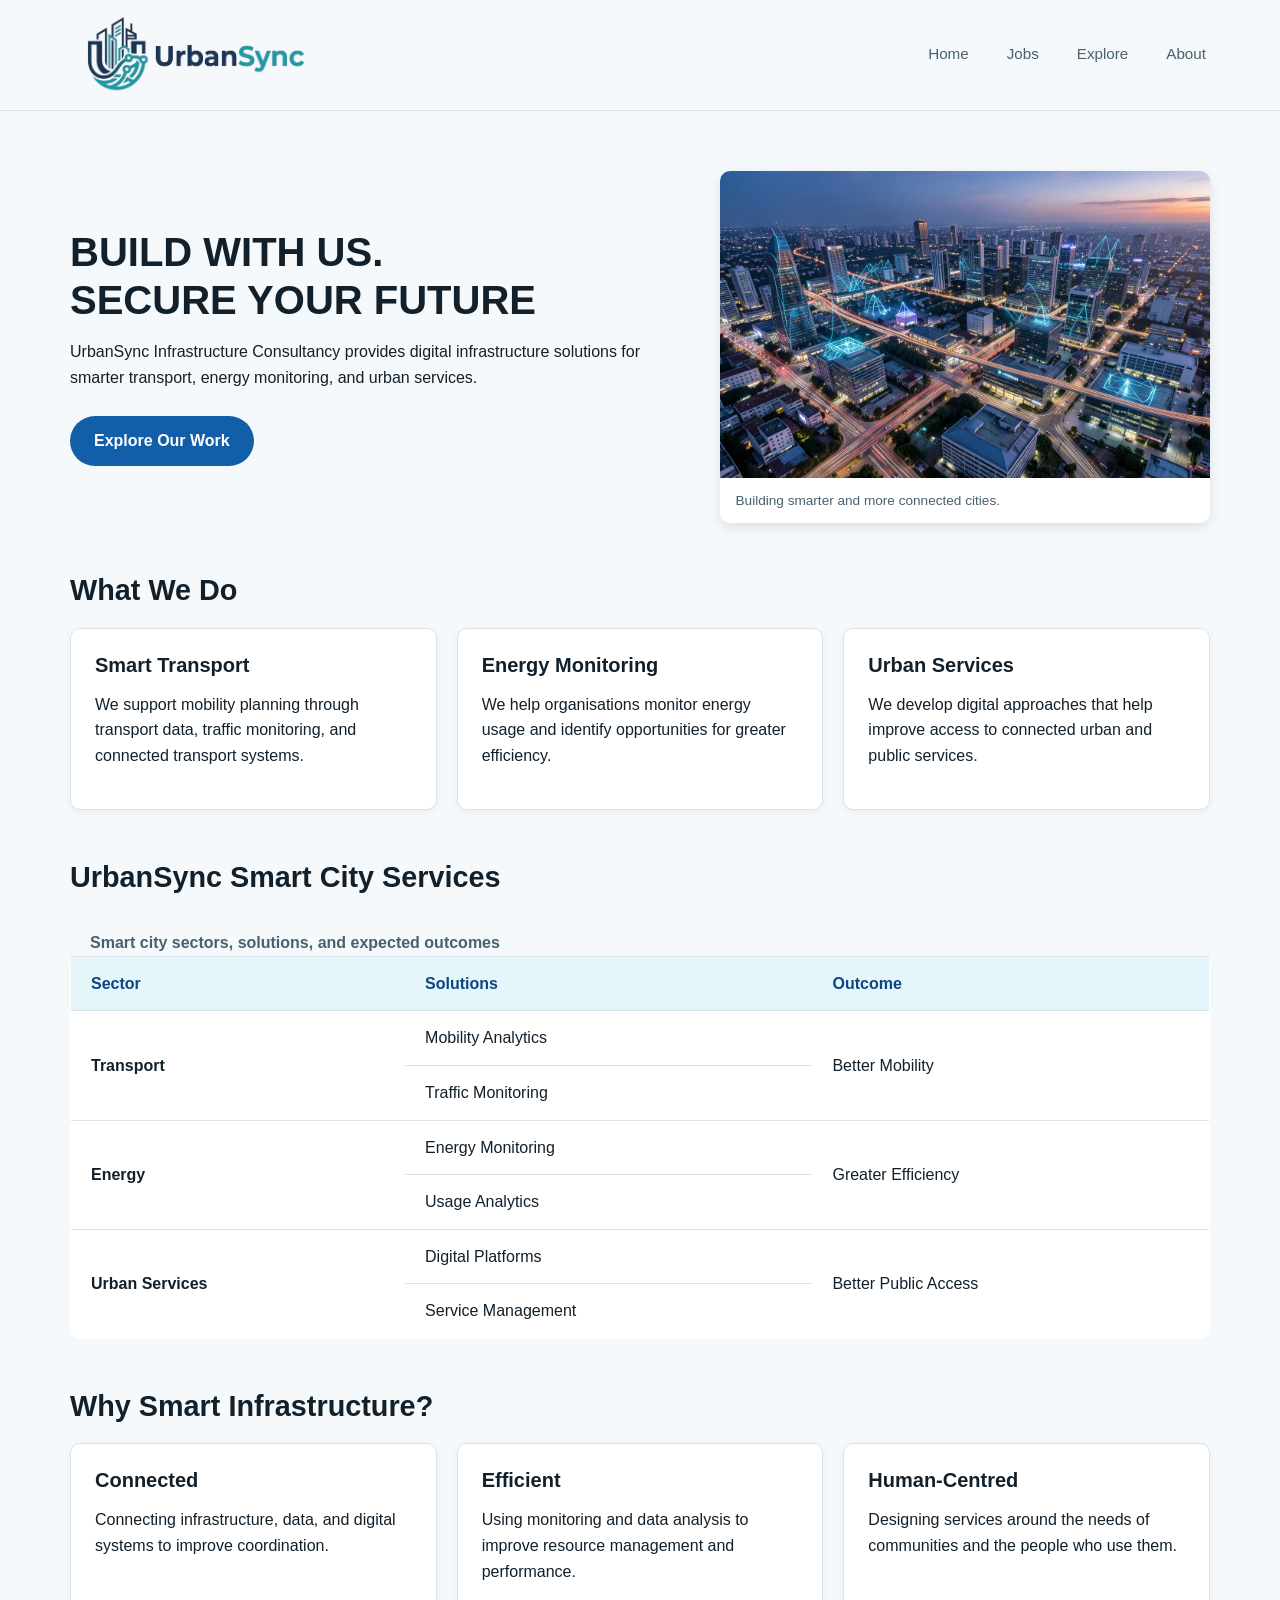
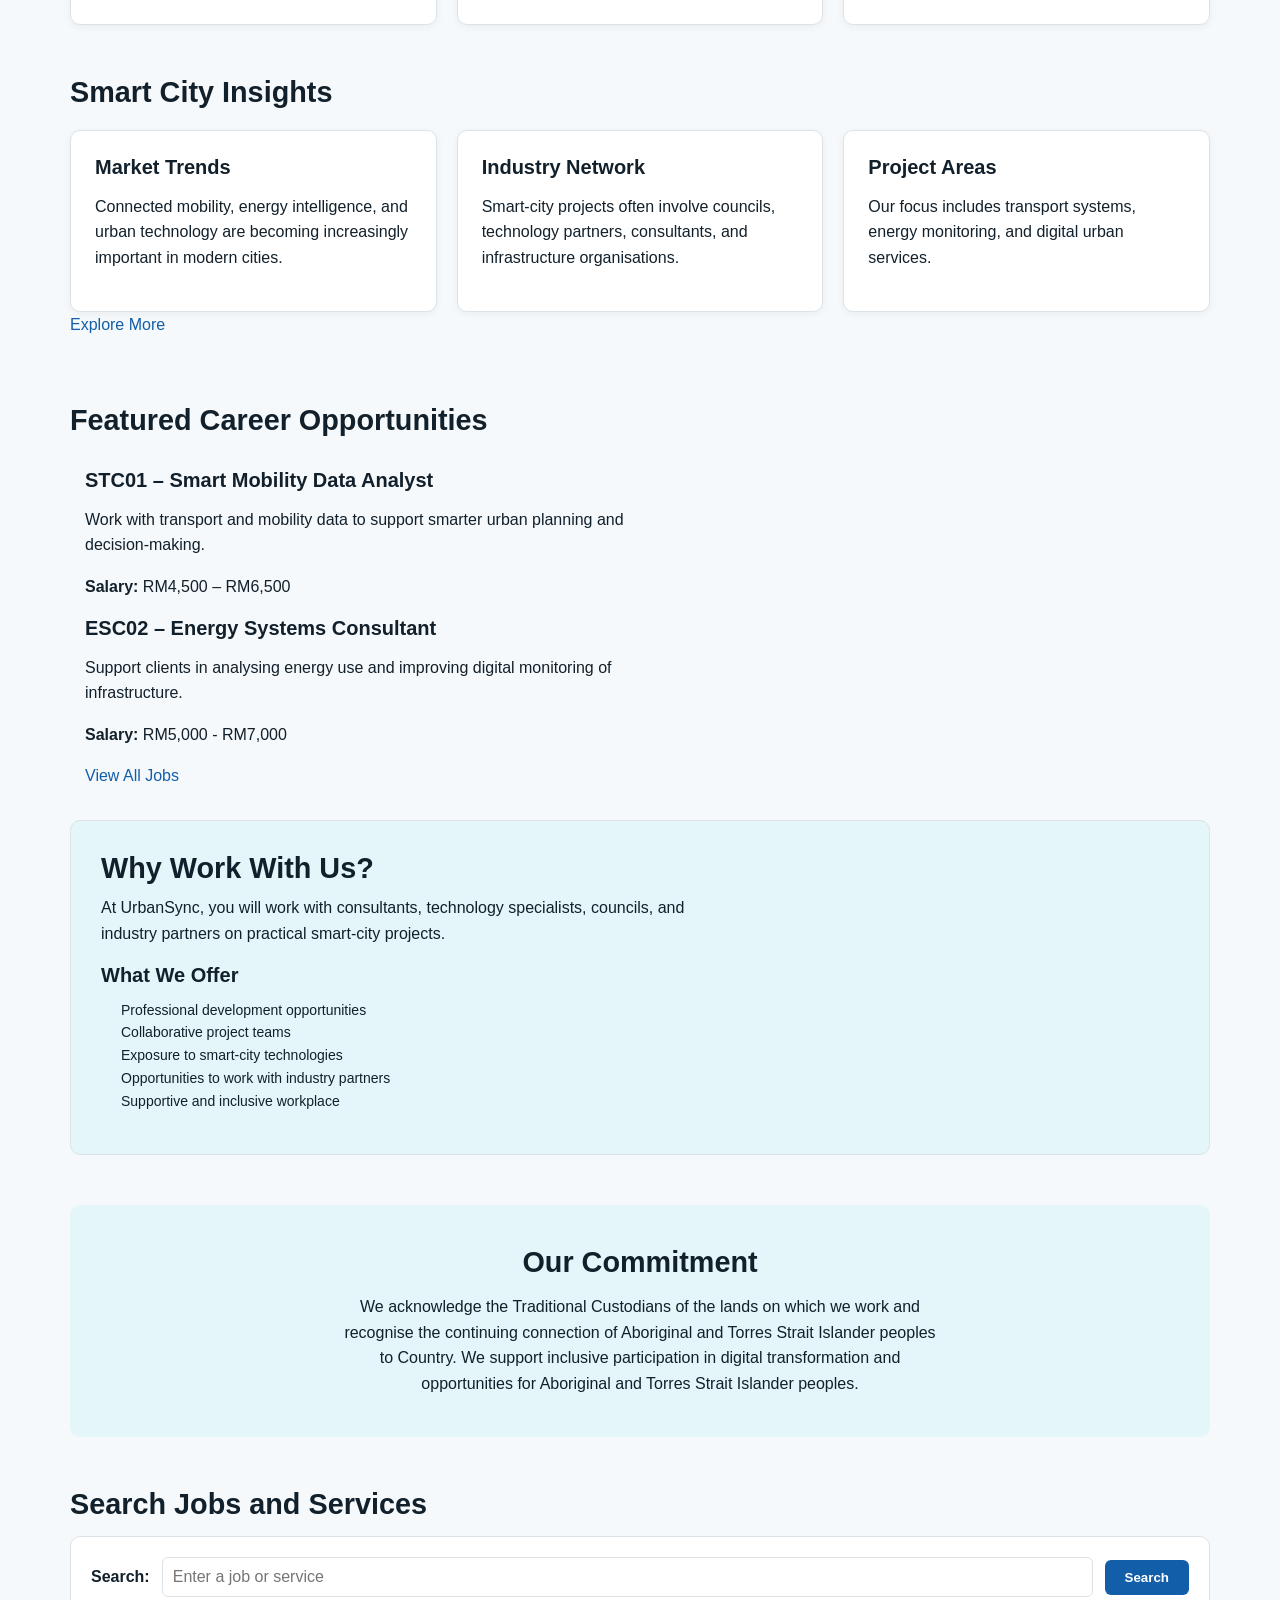
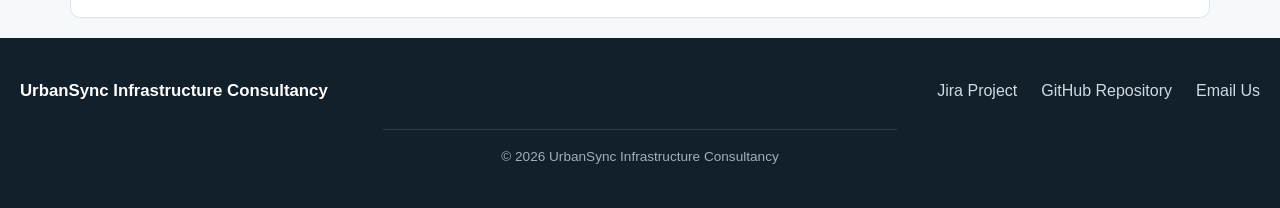
==== index.html @ 3f755619 "First version of Part1" ====
<!DOCTYPE html>
<html lang="en">
<head>
    <meta charset="UTF-8">
    <meta name="viewport" content="width=device-width, initial-scale=1">
    <title>UrbanSync Infrastructure Consultancy</title>
    <!-- Main stylesheet -->
    <link rel="stylesheet" href="style.css">
    <!-- embedded CSS -->
    <style>
        .hero_title {
            letter-spacing: 1px;
        }

        .hero-title {
            text-transform: uppercase;
        }

        .services-table {
            margin-top: 20px;
        }
 
        .commitment {
            text-align: center;
        }
    </style>
</head>

<body>

    <!-- ==================== HEADER ==================== -->
    <header>
        <nav class="main-nav" aria-label="Main navigation">
            <a href="index.html">
                <img src="images/logo.png" alt="UrbanSync Logo" style="height: 80px; width: auto; margin-right: 10px;">
            </a>
            <a href="index.html">Home</a>
            <a href="jobs.html">Jobs</a>
            <a href="explore.html">Explore</a>
            <a href="about.html">About</a>
        </nav>
    </header>


    <!-- ==================== MAIN CONTENT ==================== -->
    <main>

        <!-- ==================== HERO SECTION ==================== -->
        <section class="hero">

            <div class="hero-content">

                <h1 class="hero-title">
                    <p>Build With Us. <br>Secure Your Future</p>
                </h1>

                <p>
                    UrbanSync Infrastructure Consultancy provides digital
                    infrastructure solutions for smarter transport, energy
                    monitoring, and urban services.
                </p>

                <a href="explore.html">
                    Explore Our Work
                </a>

            </div>

            <figure>
                <img
                    src="images/smart-city.jpg"
                    alt="Modern smart city with connected transport and digital infrastructure"
                >
                <figcaption>Building smarter and more connected cities.</figcaption>
            </figure>

        </section>


        <!-- ==================== WHAT WE DO ==================== -->
        <section>

            <h2>What We Do</h2>

            <div class="service-cards">

                <article>
                    <h3>Smart Transport</h3>
                    <p>
                        We support mobility planning through transport data,
                        traffic monitoring, and connected transport systems.
                    </p>
                </article>

                <article>
                    <h3>Energy Monitoring</h3>
                    <p>
                        We help organisations monitor energy usage and
                        identify opportunities for greater efficiency.
                    </p>
                </article>

                <article>
                    <h3>Urban Services</h3>
                    <p>
                        We develop digital approaches that help improve
                        access to connected urban and public services.
                    </p>
                </article>

            </div>

        </section>


        <!-- ==================== SERVICES TABLE ==================== -->
        <section>

            <h2>UrbanSync Smart City Services</h2>

            <table class="services-table">

                <caption>
                    Smart city sectors, solutions, and expected outcomes
                </caption>

                <thead>
                    <tr>
                        <th scope="col">Sector</th>
                        <th scope="col">Solutions</th>
                        <th scope="col">Outcome</th>
                    </tr>
                </thead>

                <tbody>

                    <tr>
                        <th scope="row" rowspan="2">
                            Transport
                        </th>

                        <td>Mobility Analytics</td>

                        <td rowspan="2">
                            Better Mobility
                        </td>
                    </tr>

                    <tr>
                        <td>Traffic Monitoring</td>
                    </tr>


                    <tr>
                        <th scope="row" rowspan="2">
                            Energy
                        </th>

                        <td>Energy Monitoring</td>

                        <td rowspan="2">
                            Greater Efficiency
                        </td>
                    </tr>

                    <tr>
                        <td>Usage Analytics</td>
                    </tr>


                    <tr>
                        <th scope="row" rowspan="2">
                            Urban Services
                        </th>

                        <td>Digital Platforms</td>

                        <td rowspan="2">
                            Better Public Access
                        </td>
                    </tr>

                    <tr>
                        <td>Service Management</td>
                    </tr>

                </tbody>

            </table>

        </section>


        <!-- ==================== WHY SMART INFRASTRUCTURE ==================== -->
        <section>

            <h2>Why Smart Infrastructure?</h2>

            <div class="benefit-cards">

                <article>
                    <h3>Connected</h3>
                    <p>
                        Connecting infrastructure, data, and digital systems
                        to improve coordination.
                    </p>
                </article>

                <article>
                    <h3>Efficient</h3>
                    <p>
                        Using monitoring and data analysis to improve
                        resource management and performance.
                    </p>
                </article>

                <article>
                    <h3>Human-Centred</h3>
                    <p>
                        Designing services around the needs of communities
                        and the people who use them.
                    </p>
                </article>

            </div>

        </section>


        <!-- ==================== SMART CITY INSIGHTS ==================== -->
        <section id="explore">

            <h2>Smart City Insights</h2>

            <div class="insight-cards">

                <article>
                    <h3>Market Trends</h3>
                    <p>
                        Connected mobility, energy intelligence, and urban
                        technology are becoming increasingly important in
                        modern cities.
                    </p>
                </article>

                <article>
                    <h3>Industry Network</h3>
                    <p>
                        Smart-city projects often involve councils,
                        technology partners, consultants, and infrastructure
                        organisations.
                    </p>
                </article>

                <article>
                    <h3>Project Areas</h3>
                    <p>
                        Our focus includes transport systems, energy
                        monitoring, and digital urban services.
                    </p>
                </article>

            </div>

            <p>
                <a href="explore.html">Explore More</a>
            </p>

        </section>


        <!-- ==================== FEATURED JOBS ==================== -->
        <section class="careers-section">

            <h2>Featured Career Opportunities</h2>

            <div class="jobs-container">

                <div class="job-list">
                    <article>
                        <h3>STC01 – Smart Mobility Data Analyst</h3>

                        <p>
                            Work with transport and mobility data to support
                            smarter urban planning and decision-making.
                        </p>

                        <p>
                            <strong>Salary:</strong> RM4,500 – RM6,500
                        </p>
                    </article>

                    <article>
                        <h3>ESC02 – Energy Systems Consultant</h3>

                        <p>
                            Support clients in analysing energy use and improving
                            digital monitoring of infrastructure.
                        </p>

                        <p>
                            <strong>Salary:</strong> RM5,000 - RM7,000
                        </p>
                    </article>

                    <p>
                        <a href="jobs.html">View All Jobs</a>
                    </p>
                </div>

                <aside class="job-aside">
                    <h2>Why Work With Us?</h2>
                    <p>At UrbanSync, you will work with consultants, technology specialists, councils, and industry partners on practical smart-city projects.</p>
                    <h3>What We Offer</h3>
                    <ul>
                        <li>Professional development opportunities</li>
                        <li>Collaborative project teams</li>
                        <li>Exposure to smart-city technologies</li>
                        <li>Opportunities to work with industry partners</li>
                        <li>Supportive and inclusive workplace</li>
                    </ul>
                </aside>

            </div>

        </section>


        <!-- ==================== COMMUNITY COMMITMENT ==================== -->
        <section class="commitment">

            <h2>Our Commitment</h2>

            <p>
                We acknowledge the Traditional Custodians of the lands on
                which we work and recognise the continuing connection of
                Aboriginal and Torres Strait Islander peoples to Country.
                We support inclusive participation in digital transformation
                and opportunities for Aboriginal and Torres Strait Islander
                peoples.
            </p>

        </section>


        <!-- ==================== SEARCH ==================== -->
        <section id="search">

            <h2>Search Jobs and Services</h2>

            <form action="#" method="get">

                <label for="search-box">
                    Search:
                </label>

                <input
                    type="search"
                    id="search-box"
                    name="search"
                    placeholder="Enter a job or service"
                >

                <button type="submit">
                    Search
                </button>

            </form>

        </section>

    </main>


    <!-- ==================== FOOTER ==================== -->
    <footer>

        <p>
            <strong>UrbanSync Infrastructure Consultancy</strong>
        </p>

       

        <nav aria-label="Footer navigation">
            <a href="https://minkhantkyaw3157.atlassian.net/jira/software/projects/UHP/boards/2/backlog?atlOrigin=eyJpIjoiNzYxYjM2ZmIwYTVkNGU5ZWIyMDAyNzI1ZTBjNDgzMmMiLCJwIjoiaiJ9">Jira Project</a>
            <a href="https://github.com/UrbanSync/urbansync" target="_blank" rel="noopener noreferrer">GitHub Repository</a>
            <a href="mailto:urbanSync2026@gmail.com">Email Us</a>
        </nav>

        <p>
            &copy; 2026 UrbanSync Infrastructure Consultancy
        </p>

    </footer>


</body>
</html>
---- style.css ----
/* ==========================================================================
   UrbanSync Infrastructure Consultancy — Global Stylesheet
   ========================================================================== */

/* ---------- Color & Font Variables ---------- */
:root {
    --color-ink: #12202b;
    --color-ink-soft: #48606f;
    --color-paper: #f6f9fb;
    --color-surface: #ffffff;
    --color-border: #dbe3e9;
    --color-primary: #135ea8;
    --color-primary-dark: #0d4680;
    --color-accent: #00a6c0;
    --color-accent-soft: #e4f6f9;
}

/* ---------- Base Reset ---------- */
* {
    box-sizing: border-box;
}

html {
    scroll-behavior: smooth;
}

body {
    margin: 0;
    font-family: "Inter", "Segoe UI", Roboto, sans-serif;
    font-size: 16px;
    line-height: 1.6;
    color: var(--color-ink);
    background-color: var(--color-paper);
}

img {
    max-width: 100%;
    display: block;
}

h1, h2, h3, h4 {
    font-family: "Space Grotesk", "Segoe UI", Roboto, sans-serif;
    line-height: 1.2;
    margin: 0 0 15px;
    color: var(--color-ink);
}

h1 { font-size: 2.5rem; }
h2 { font-size: 1.8rem; }
h3 { font-size: 1.25rem; }

p {
    margin: 0 0 16px;
    max-width: 68ch;
}

a {
    color: var(--color-primary);
    text-decoration: none;
}

a:hover {
    color: var(--color-primary-dark);
    text-decoration: underline;
}

ul, ol {
    padding-left: 20px;
}

li {
    margin-bottom: 6px;
}

button {
    font-family: inherit;
    cursor: pointer;
}

table {
    border-collapse: collapse;
    width: 100%;
}

.hero-title p {
    margin: 0;
}

/* ---------- Layout Shell ---------- */
main {
    display: flex;
    flex-direction: column;
    gap: 50px;
    max-width: 1180px;
    margin: 0 auto;
    padding: 40px 20px 0;
}

section > h2 {
    margin-bottom: 15px;
}

/* ==========================================================================
   HEADER / NAVIGATION
   ========================================================================== */
header {
    position: sticky;
    top: 0;
    z-index: 50;
    background: #f6f9fb;
    border-bottom: 1px solid var(--color-border);
}

header nav {
    display: flex;
    align-items: center;
    flex-wrap: wrap;
    gap: 15px 30px;
    max-width: 1180px;
    margin: 0 auto;
    padding: 15px 20px;
}

header nav > a:first-child {
    font-family: "Space Grotesk", sans-serif;
    font-size: 1.2rem;
    color: var(--color-ink);
    margin-right: auto;
    text-decoration: none;
}

header nav > a:first-child strong {
    font-weight: bold;
}

header nav > a:first-child:hover {
    color: var(--color-primary);
}

header nav > a:not(:first-child) {
    color: var(--color-ink-soft);
    font-weight: 500;
    font-size: 0.95rem;
    padding: 6px 4px;
    text-decoration: none;
    border-bottom: 2px solid transparent;
    transition: color 0.15s, border-color 0.15s;
}

header nav > a:not(:first-child):hover {
    color: var(--color-primary);
    border-bottom-color: var(--color-accent);
}

@media (max-width: 480px) {
    header nav > a:first-child {
        flex-basis: 100%;
        margin-right: 0;
    }
}

/* ==========================================================================
   HERO SECTION
   ========================================================================== */
.hero {
    display: flex;
    flex-direction: column;
    gap: 30px;
    align-items: center;
    padding-top: 20px;
}

.hero-content > a {
    display: inline-block;
    margin-top: 10px;
    padding: 12px 24px;
    background: var(--color-primary);
    color: #ffffff;
    border-radius: 25px;
    font-weight: 600;
    text-decoration: none;
    transition: background 0.15s;
}

.hero-content > a:hover {
    background: var(--color-primary-dark);
    text-decoration: none;
}

.hero figure {
    margin: 0;
    border-radius: 10px;
    overflow: hidden;
    box-shadow: 0 4px 12px rgba(0, 0, 0, 0.1);
}

.hero figure img {
    width: 100%;
    height: auto;
}

.hero figcaption {
    padding: 12px 16px;
    background: var(--color-surface);
    color: var(--color-ink-soft);
    font-size: 0.85rem;
}

@media (min-width: 860px) {
    .hero {
        display: grid;
        grid-template-columns: 1.1fr 0.9fr;
        gap: 50px;
    }
}

/* ==========================================================================
   CARD GRIDS
   ========================================================================== */
.service-cards,
.benefit-cards,
.insight-cards {
    display: grid;
    gap: 20px;
    grid-template-columns: repeat(auto-fit, minmax(240px, 1fr));
    margin-top: 20px;
}

.service-cards article,
.benefit-cards article,
.insight-cards article {
    background: var(--color-surface);
    border: 1px solid var(--color-border);
    border-radius: 10px;
    padding: 24px;
    box-shadow: 0 2px 8px rgba(0, 0, 0, 0.05);
}

/* ==========================================================================
   TABLES
   ========================================================================== */
.services-table,
.fun-facts-table {
    display: table; /* Changed from 'block' to 'table' so it spans 100% width */
    width: 100%;
    background: var(--color-surface);
    border: 1px solid var(--color-border);
    border-radius: 10px;
    overflow: hidden;
}

.services-table caption,
.fun-facts-table caption {
    text-align: left;
    padding: 16px 20px 0;
    font-weight: 600;
    color: var(--color-ink-soft);
}

.services-table th,
.services-table td,
.fun-facts-table th,
.fun-facts-table td {
    padding: 14px 20px;
    text-align: left;
    border-bottom: 1px solid var(--color-border);
    white-space: normal; /* Allows text to wrap evenly across columns */
}

.services-table thead th,
.fun-facts-table thead th {
    background: var(--color-accent-soft);
    color: var(--color-primary-dark);
    font-weight: 600;
}

.job-aside {
    float: right;
    width: 100%;
    background: var(--color-accent-soft);
    border-radius: 10px;
    padding: 30px;
    border: 1px solid var(--color-border);
}

.job-aside h2 {
    margin-bottom: 10px;
}

/* ==========================================================================
   COMMUNITY COMMITMENT
   ========================================================================== */
.commitment {
    background: var(--color-accent-soft);
    border-radius: 10px;
    padding: 40px 20px;
    text-align: center;
}

.commitment p {
    max-width: 600px;
    margin: 0 auto;
}

/* ==========================================================================
   SEARCH FORM
   ========================================================================== */
#search form {
    display: flex;
    flex-wrap: wrap;
    gap: 12px;
    align-items: center;
    background: var(--color-surface);
    border: 1px solid var(--color-border);
    border-radius: 10px;
    padding: 20px;
}

#search label {
    font-weight: 600;
}

#search input[type="search"] {
    flex: 1;
    min-width: 200px;
    padding: 10px;
    border: 1px solid var(--color-border);
    border-radius: 6px;
    font-size: 1rem;
}

#search button {
    padding: 10px 20px;
    background: var(--color-primary);
    color: #ffffff;
    border: none;
    border-radius: 6px;
    font-weight: 600;
}

#search button:hover {
    background: var(--color-primary-dark);
}

/* ==========================================================================
   EXPLORE PAGE
   ========================================================================== */
.section-heading {
    max-width: 600px;
    margin-bottom: 30px;
}

.section-heading span {
    display: inline-block;
    color: var(--color-accent);
    font-weight: 600;
    font-size: 0.85rem;
    margin-bottom: 5px;
}

/* Cards & Card Grid */
.cards {
    display: grid;
    gap: 25px;
    grid-template-columns: repeat(auto-fit, minmax(260px, 1fr));
}

.card {
    background: var(--color-surface);
    border: 1px solid var(--color-border);
    border-radius: var(--radius, 10px);
    overflow: hidden;
    display: flex;
    flex-direction: column;
    box-shadow: 0 2px 8px rgba(0, 0, 0, 0.05);
    transition: transform 0.2s ease, box-shadow 0.2s ease;
}

.card:hover {
    transform: translateY(-3px);
    box-shadow: 0 6px 16px rgba(18, 32, 43, 0.12);
}

.card-image {
    width: 100%;
    height: 180px;
    overflow: hidden;
}

.card-image img {
    width: 100%;
    height: 100%;
    object-fit: cover;
}

.card-content {
    padding: 20px;
    flex: 1;
    display: flex;
    flex-direction: column;
}

.card-content h3 {
    margin-bottom: 10px;
}

.card-content p {
    text-align: justify;
    margin-bottom: 15px;
}

/* Explore Button */
.explore-btn,
.card-content a.explore-btn {
    display: inline-block;
    margin-top: auto;
    padding: 10px 18px;
    background: var(--color-primary);
    color: #ffffff;
    border-radius: 6px;
    font-weight: 600;
    text-decoration: none;
    width: fit-content;
    transition: background 0.15s ease, transform 0.15s ease;
}

.explore-btn:hover {
    background: var(--color-primary-dark);
    transform: translateX(2px);
}

/* Info Banner & Feature Grid */
.info-banner {
    background: var(--color-ink);
    color: #eef3f6;
    border-radius: var(--radius, 10px);
    padding: 40px 20px;
    text-align: center;
}

.info-banner-title {
    color: #ffffff;
}

.info-banner-text {
    max-width: 600px;
    margin: 0 auto 30px;
    color: #c7d4db;
}

.feature-grid {
    display: grid;
    gap: 20px;
    grid-template-columns: repeat(auto-fit, minmax(200px, 1fr));
    text-align: left;
}

.feature-card {
    background: rgba(255, 255, 255, 0.06);
    border: 1px solid rgba(255, 255, 255, 0.14);
    border-radius: 8px;
    padding: 20px;
}

.feature-title {
    color: #ffffff;
    margin-bottom: 8px;
}

.feature-text {
    color: #c7d4db;
    margin: 0;
}

/* ==========================================================================
   DETAIL PAGES — energy / transport / urbanservices
   ========================================================================== */
.detail-section {
    display: flex;
    flex-direction: column;
    gap: 20px;
}

.back-btn {
    display: inline-block;
    margin-bottom: 15px;
    text-decoration: none;
    color: var(--color-ink, #333);
    font-weight: 500;
    font-size: 0.95rem;
    transition: color 0.2s ease;
}

.back-btn:hover {
    color: var(--color-primary, #0056b3);
    text-decoration: underline;
}

.detail-container {
    display: grid;
    grid-template-columns: 1fr;
    gap: 30px;
    background: var(--color-surface);
    border: 1px solid var(--color-border);
    border-radius: var(--radius, 10px);
    padding: 25px;
    box-shadow: 0 2px 8px rgba(0, 0, 0, 0.05);
}

.detail-image {
    width: 100%;
    height: 280px;
    object-fit: cover;
    border-radius: 8px;
}

.detail-description {
    text-align: justify;
}

.detail-heading {
    margin-top: 20px;
}

.detail-list {
    margin-top: 8px;
}

.detail-list li {
    color: var(--color-ink-soft);
}

@media (min-width: 760px) {
    .detail-container {
        grid-template-columns: 0.9fr 1.1fr;
        align-items: start;
    }
}
/* ==========================================================================
   JOBS PAGE & APPLICATION FORM
   ========================================================================== */
.jobs-intro,
.application-intro,
.about-intro {
    max-width: 600px;
    text-align: center;
    margin: 0 auto;
}

.job-card {
    background: var(--color-surface);
    border: 1px solid var(--color-border);
    border-radius: 10px;
    padding: 30px;
}

.job-card > header {
    margin-bottom: 20px;
    border-bottom: 1px solid var(--color-border);
    padding-bottom: 15px;
}

.job-list {
	box-sizing: border-box; 
	width: 100%; padding: 15px;
}

.job-column {
	float: left; width: 70%; 
	box-sizing: border-box; 
}

.job-section {
	margin-bottom: 30px;

}

.job-card header {
	position: static; 
	padding: 15px; 
	border-radius: 5px;  
	margin-bottom: 15px;
}

.apply-button a {
	background-color: aliceblue; 
	padding: 10px 20px; 
	text-decoration: none; 
	color: #000;

}

.job-aside summary {
	font-weight: bold;
        margin-bottom: 0px;

}


.job-aside ul {
	padding-right: 0; 
	list-style-type: none; 
	line-height: 1.2em; 
	font-size: 14px;
}

.go-apply-section {
	clear: both; 
	padding-top: 20px;

}

.job-reference {
    display: inline-block;
    color: var(--color-primary-dark);
    background: var(--color-accent-soft);
    padding: 4px 10px;
    border-radius: 15px;
    margin-bottom: 10px;
}

.application-form fieldset {
    border: 1px solid var(--color-border);
    border-radius: 10px;
    padding: 25px;
    margin: 0 0 25px;
    background: var(--color-surface);
}

.application-form legend {
    font-weight: 600;
    padding: 0 8px;
    color: var(--color-primary-dark);
}

.form-grid {
    display: grid;
    grid-template-columns: 1fr;
    gap: 15px;
}

.form-grid label {
    display: block;
    font-weight: 600;
    margin-bottom: 5px;
}

.application-form input[type="text"],
.application-form input[type="email"],
.application-form input[type="tel"],
.application-form input[type="search"],
.application-form select,
.application-form textarea {
    width: 100%;
    padding: 10px;
    border: 1px solid var(--color-border);
    border-radius: 6px;
    font: inherit;
    background: var(--color-paper);
}

.application-form textarea {
    resize: vertical;
    min-height: 120px;
}

.radio-group,
.checkbox-group {
    display: flex;
    flex-wrap: wrap;
    gap: 10px 20px;
    margin-top: 8px;
}

.radio-group label,
.checkbox-group label {
    display: inline-flex;
    align-items: center;
    gap: 6px;
    font-weight: 500;
}

.form-buttons {
    display: flex;
    gap: 15px;
}

.form-buttons button {
    padding: 12px 24px;
    border-radius: 6px;
    font-weight: 600;
    border: 1px solid transparent;
}

.form-buttons button[type="submit"] {
    background: var(--color-primary);
    color: #ffffff;
}

.form-buttons button[type="submit"]:hover {
    background: var(--color-primary-dark);
}

.form-buttons button[type="reset"] {
    background: transparent;
    color: var(--color-ink-soft);
    border: 1px solid var(--color-border);
}

@media (min-width: 640px) {
    .form-grid {
        grid-template-columns: 1fr 1fr;
    }
}

/* ==========================================================================
   ABOUT PAGE
   ========================================================================== */
.group-info {
    background-color: var(--color-accent-soft);
    border-left: 5px solid var(--color-primary);
    border-radius: 0 10px 10px 0;
    padding: 25px;
}

.team-contributions {
    display: grid;
    gap: 20px;
}

.team-card {
    background: var(--color-surface);
    border: 1px solid var(--color-border);
    border-radius: 10px;
    padding: 20px;
    display: flex;
    flex-direction: column;
    gap: 10px;
}

.team-card dt {
    font-size: 1.15rem;
    font-weight: bold;
    color: var(--color-ink);
    padding-bottom: 8px;
    border-bottom: 1px solid var(--color-border);
}

.team-card dd {
    margin: 0;
    display: flex;
    flex-direction: column;
    gap: 8px;
}

.team-contributions blockquote {
    margin: 5px 0;
    padding: 10px 15px;
    border-left: 3px solid var(--color-accent);
    background: var(--color-accent-soft);
    font-style: italic;
}

@media (min-width: 700px) {
    .team-contributions {
        grid-template-columns: 1fr 1fr;
    }
}

.group-photo {
    margin: 0;
    border-radius: 10px;
    overflow: hidden;
}

.group-photo img {
    width: 100%;
    height: auto;
    border-radius: 8px; /* Optional: smooth rounded corners */
}


.group-photo figcaption {
    padding: 12px;
    background: var(--color-surface);
    color: var(--color-ink-soft);
    font-size: 0.9rem;
}

/* ==========================================================================
   FOOTER
   Left  : brand name + tagline
   Right : Jira / GitHub / Email links
   Centre: copyright, on its own full-width line
   Works whether the footer has a class on <nav> or not, and degrades
   gracefully on the pages that are currently missing the brand/links markup.
   ========================================================================== */
   
footer {
    display: grid;
    grid-template-columns: 1fr auto;
    grid-template-areas:
        "brand links"
        "copyright copyright";
    align-items: center;
    gap: 0.5rem 2rem;
    background: var(--color-ink);
    color: #cfdbe2;
    padding: 40px 20px;
    margin-top: 20px;
}

footer > p:first-of-type {
    grid-area: brand;
    justify-self: start;
    text-align: left;
    margin: 0;
    max-width: 40ch;
}

footer > p:first-of-type strong {
    color: #fff;
    font-family: var(--font-display);
    font-size: 1.05rem;
}

footer nav,
footer > p:nth-of-type(2) {
    grid-area: links;
}

footer nav {
    display: flex;
    flex-wrap: wrap;
    gap: 0.5rem 1.5rem;
    justify-self: end;
}

footer nav a {
    color: #cfdbe2;
    font-weight: 500;
    text-decoration: none;
    border-bottom: 1px solid transparent;
    transition: color 0.15s var(--ease), border-color 0.15s var(--ease);
}

footer nav a:hover {
    color: #fff;
    border-color: var(--color-accent);
}

/* Pages where the tagline is the *second* <p> and there's no nav: keep it
   in the brand column rather than misreading it as the links column. */
footer .footer-tagline {
    grid-area: brand;
    justify-self: start;
    text-align: left;
    margin: 0.25rem 0 0;
    color: #a9bac4;
    font-size: 0.92rem;
}

footer > p:last-of-type {
    grid-area: copyright;
    justify-self: center;
    text-align: center;
    margin: 1rem 0 0;
    padding-top: 1rem;
    border-top: 1px solid rgba(255, 255, 255, 0.12);
    color: #9fb0ba;
    font-size: 0.85rem;
    width: 100%;
}

@media (max-width: 640px) {
    footer {
        grid-template-columns: 1fr;
        grid-template-areas:
            "brand"
            "links"
            "copyright";
        text-align: center;
    }
    footer > p:first-of-type,
    footer:not(:has(nav)) > p:nth-of-type(2) {
        justify-self: center;
        text-align: center;
        max-width: 100%;
    }
    footer nav { justify-self: center; }
}
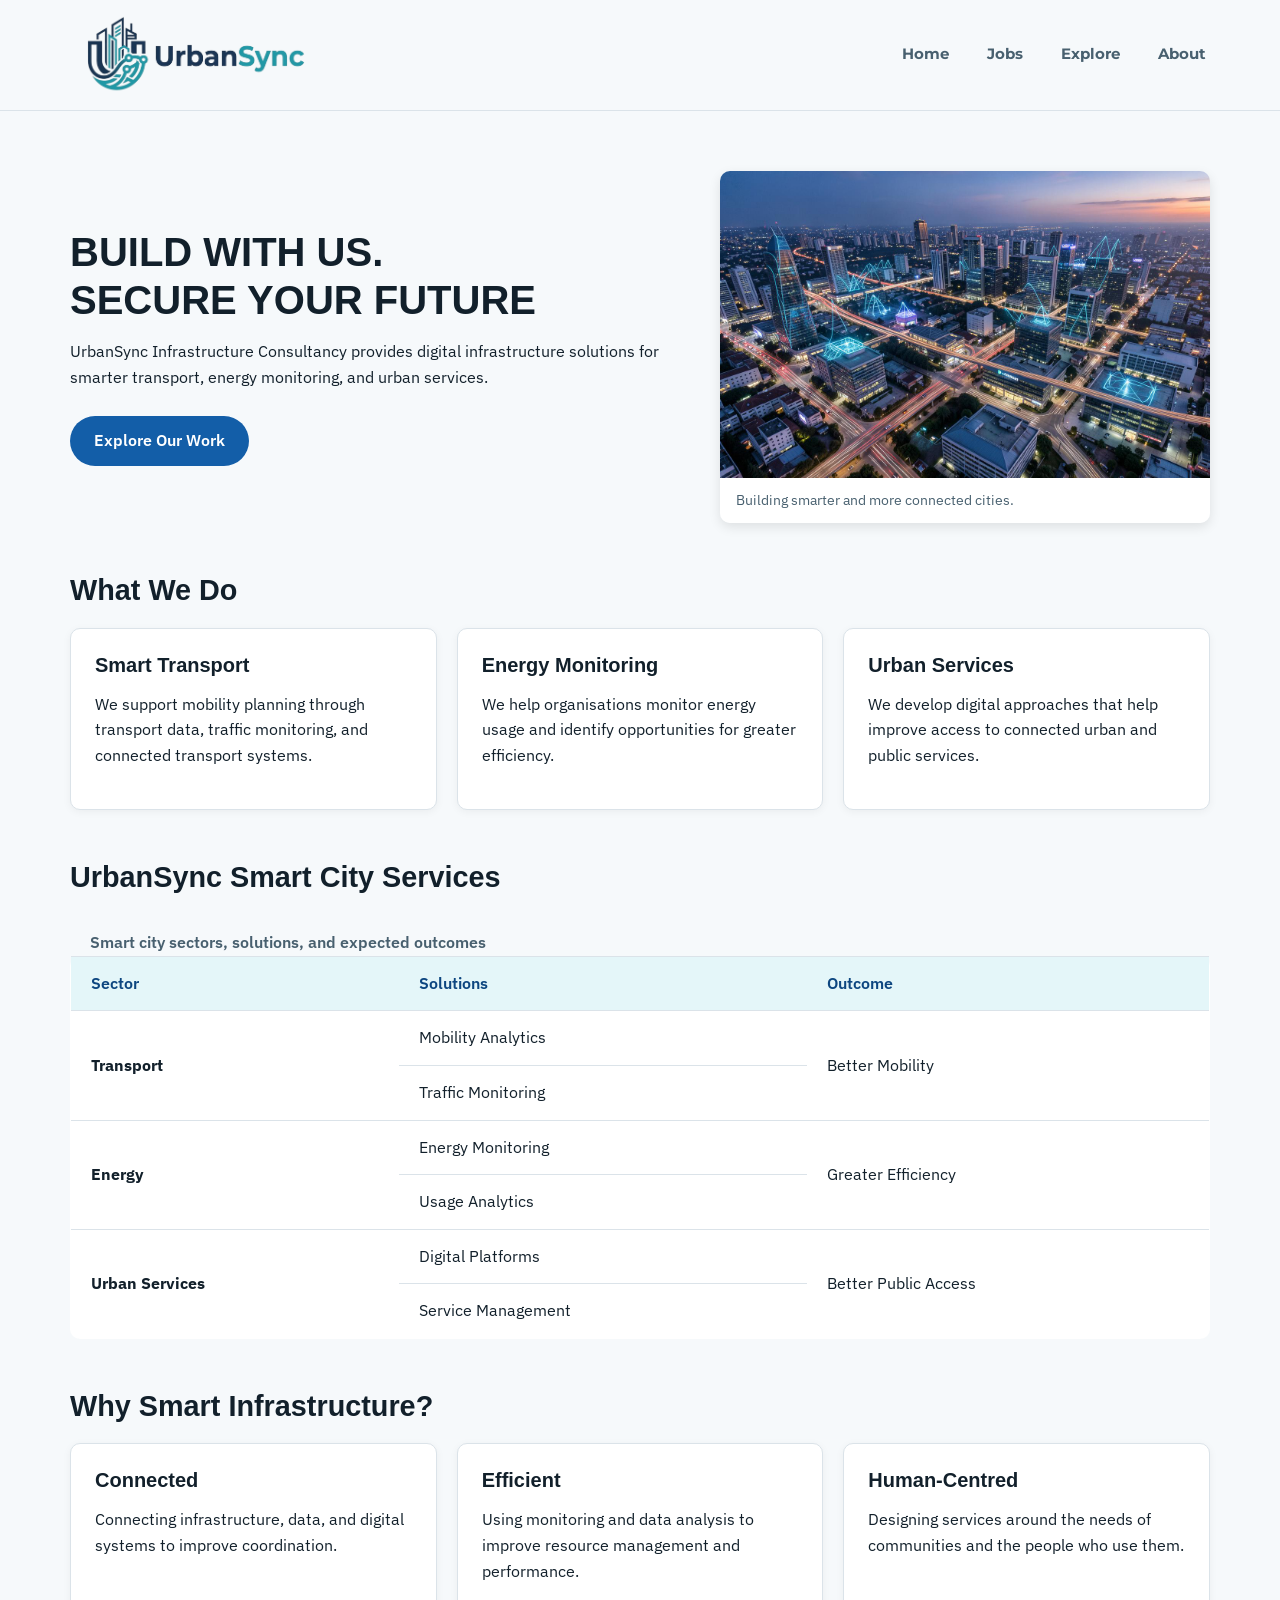
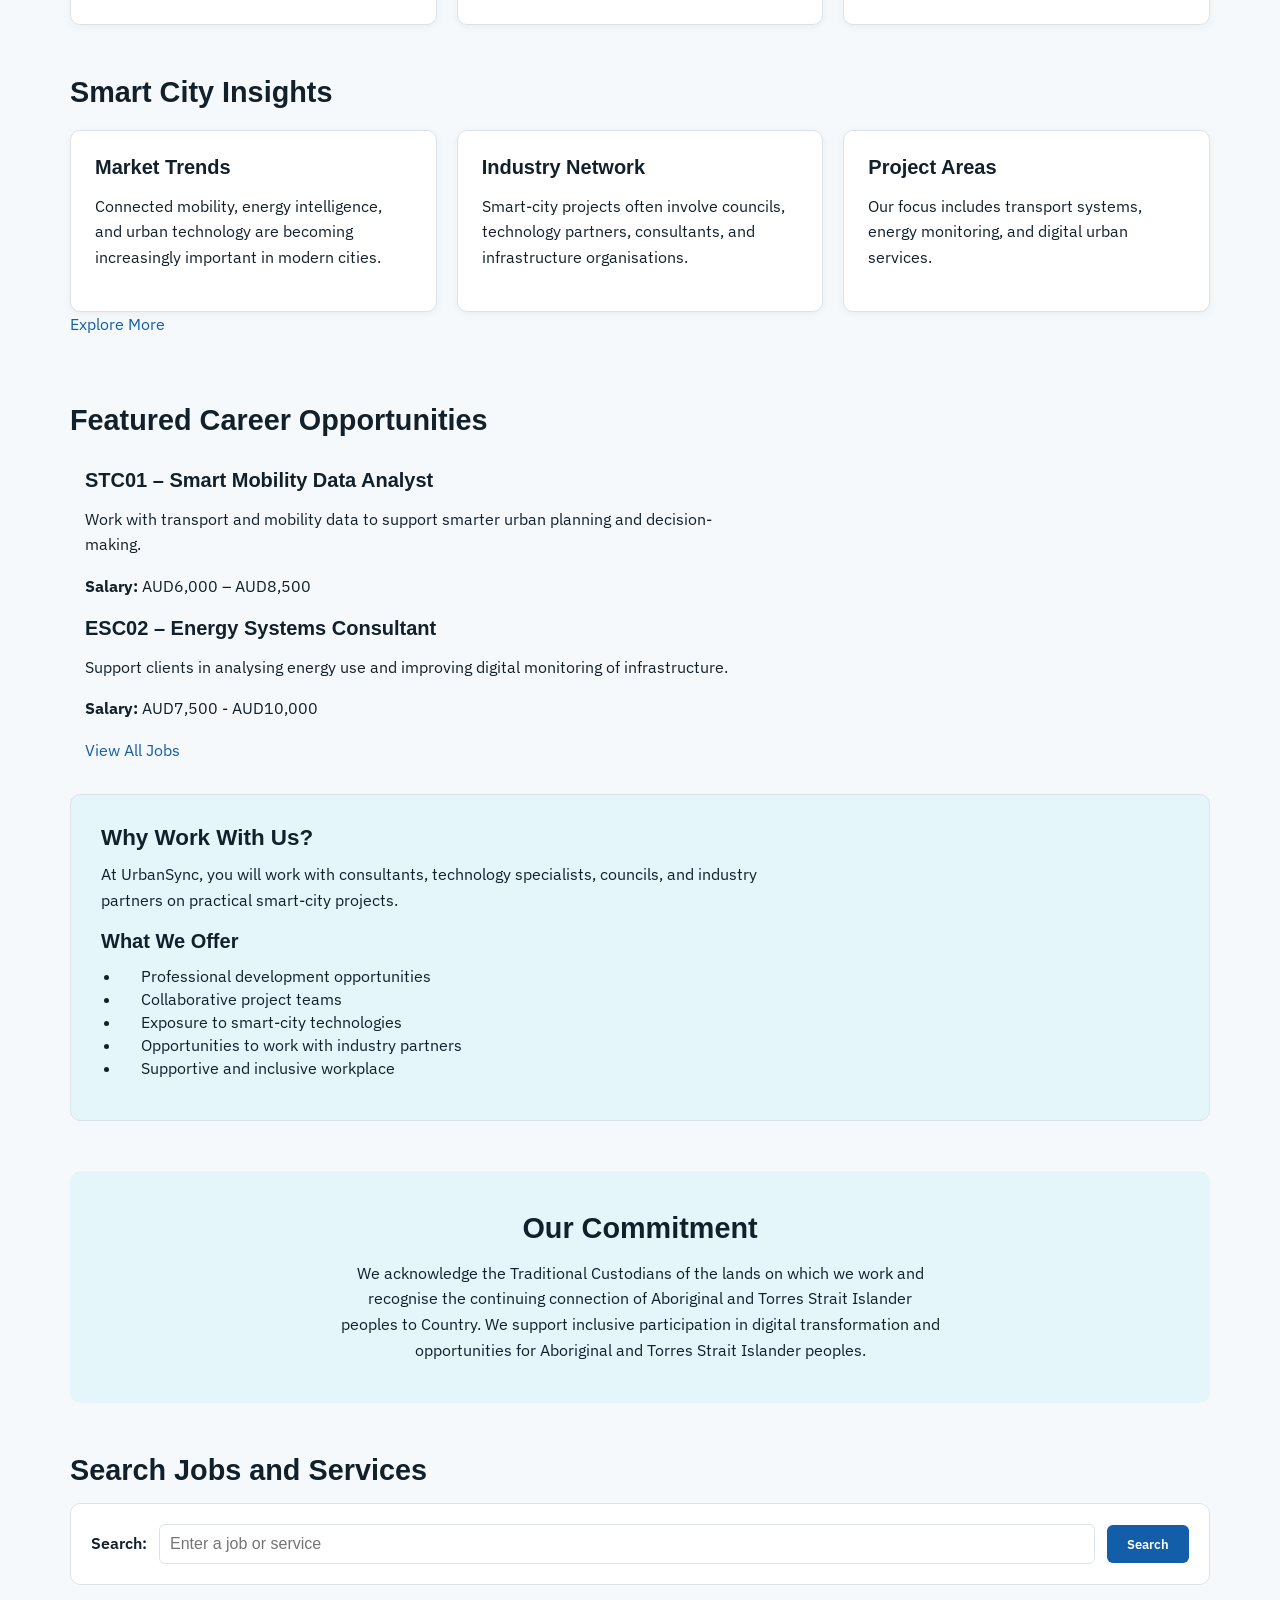
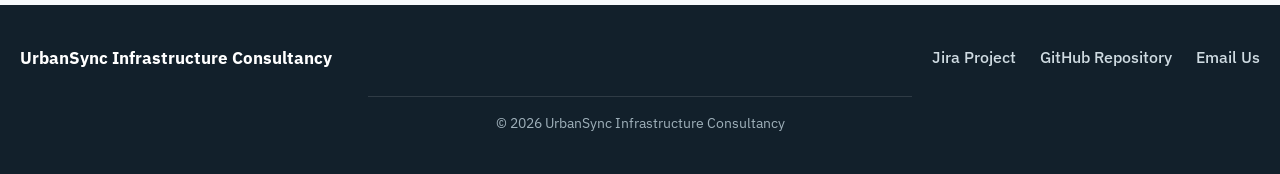
==== commit 099b055d: "Changes some areas, with updated font size & others more" ====
--- a/index.html
+++ b/index.html
@@ -286,7 +286,7 @@
                         </p>
 
                         <p>
-                            <strong>Salary:</strong> RM4,500 – RM6,500
+                            <strong>Salary:</strong> AUD6,000 – AUD8,500
                         </p>
                     </article>
 
@@ -299,7 +299,7 @@
                         </p>
 
                         <p>
-                            <strong>Salary:</strong> RM5,000 - RM7,000
+                            <strong>Salary:</strong> AUD7,500 - AUD10,000
                         </p>
                     </article>
 
@@ -383,7 +383,7 @@
 
         <nav aria-label="Footer navigation">
             <a href="https://minkhantkyaw3157.atlassian.net/jira/software/projects/UHP/boards/2/backlog?atlOrigin=eyJpIjoiNzYxYjM2ZmIwYTVkNGU5ZWIyMDAyNzI1ZTBjNDgzMmMiLCJwIjoiaiJ9">Jira Project</a>
-            <a href="https://github.com/UrbanSync/urbansync" target="_blank" rel="noopener noreferrer">GitHub Repository</a>
+            <a href="https://github.com/pyaekhantkyaw/G02-Smart-City-Infrastructure-Consultancy.git" target="_blank" rel="noopener noreferrer">GitHub Repository</a>
             <a href="mailto:urbanSync2026@gmail.com">Email Us</a>
         </nav>
 
--- a/style.css
+++ b/style.css
@@ -1,6 +1,8 @@
 /* ==========================================================================
    UrbanSync Infrastructure Consultancy — Global Stylesheet
    ========================================================================== */
+@import url('https://fonts.googleapis.com/css2?family=IBM+Plex+Sans:wght@400;500;600&display=swap');
+@import url('https://fonts.googleapis.com/css2?family=Montserrat:wght@400;500;700&display=swap');
 
 /* ---------- Color & Font Variables ---------- */
 :root {
@@ -26,7 +28,7 @@
 
 body {
     margin: 0;
-    font-family: "Inter", "Segoe UI", Roboto, sans-serif;
+    font-family: "IBM Plex Sans", "Segoe UI", Roboto, sans-serif;
     font-size: 16px;
     line-height: 1.6;
     color: var(--color-ink);
@@ -139,7 +141,8 @@
 
 header nav > a:not(:first-child) {
     color: var(--color-ink-soft);
-    font-weight: 500;
+    font-family: "Montserrat", "Segoe UI", Roboto, sans-serif;
+    font-weight: 700;
     font-size: 0.95rem;
     padding: 6px 4px;
     text-decoration: none;
@@ -285,6 +288,14 @@
 
 .job-aside h2 {
     margin-bottom: 10px;
+    font-size: 1.4rem;   
+}
+
+.job-aside ul li {
+    list-style-type: disc;  
+    padding-left: 20px;
+    font-size: 1rem;   
+
 }
 
 /* ==========================================================================
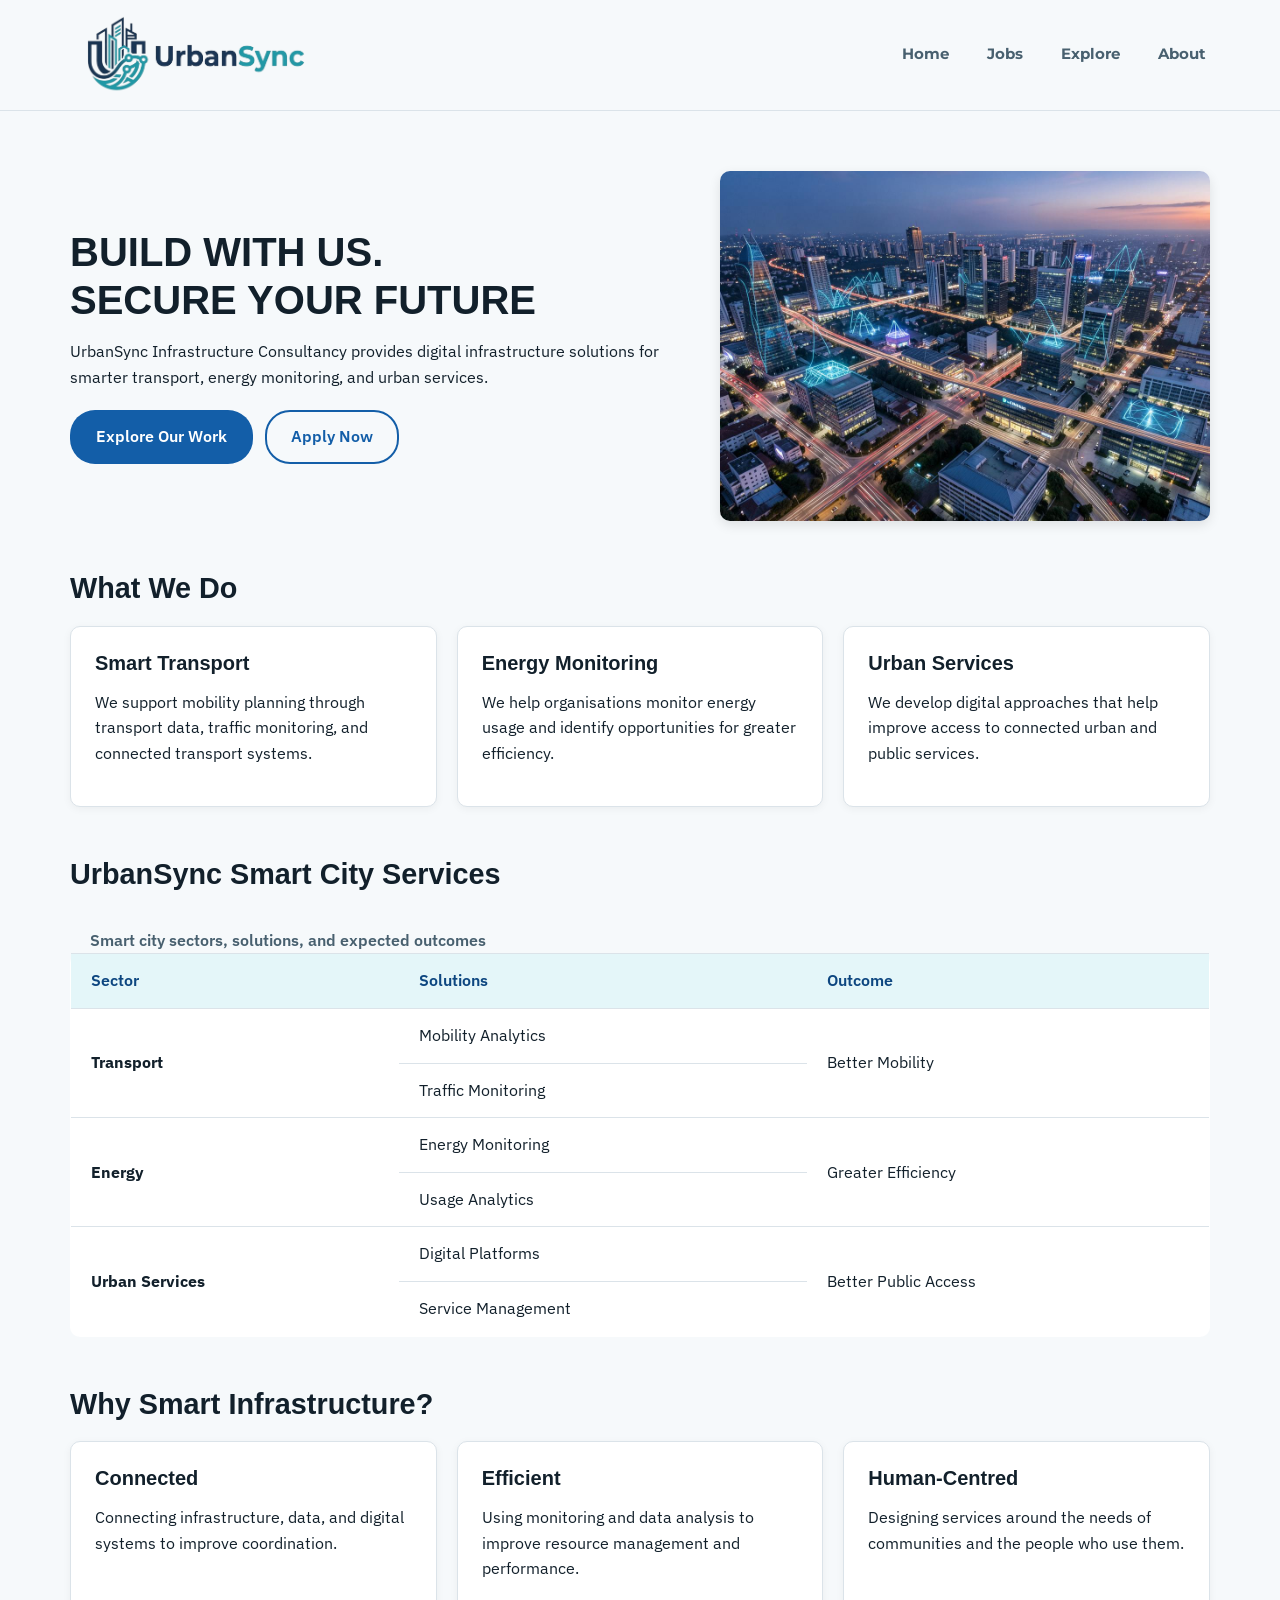
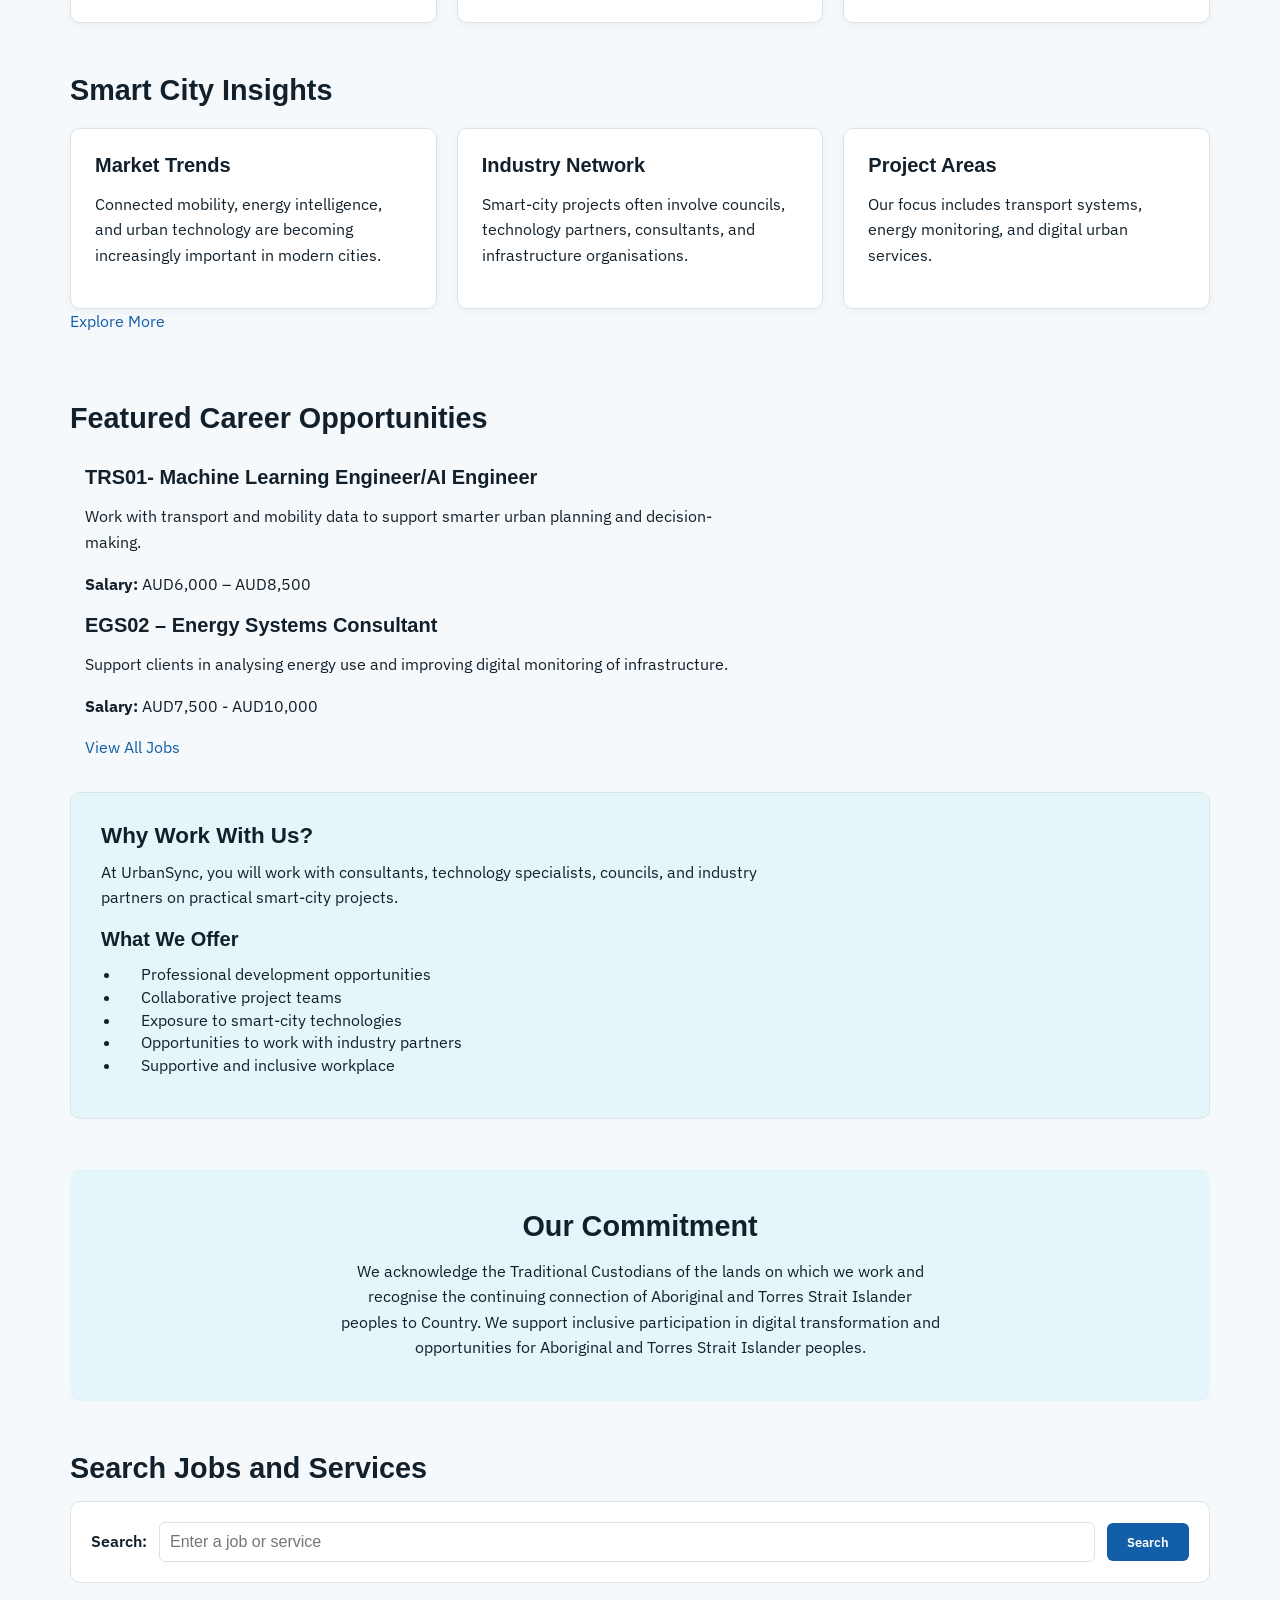
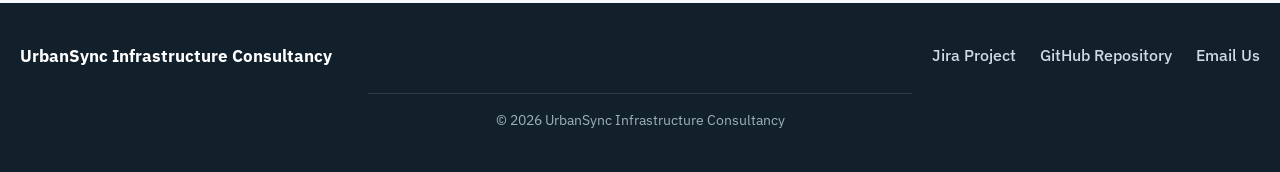
==== commit 443a8df1: "final draft" ====
--- a/index.html
+++ b/index.html
@@ -60,19 +60,20 @@
                     monitoring, and urban services.
                 </p>
 
-                <a href="explore.html">
-                    Explore Our Work
-                </a>
-
-            </div>
-
-            <figure>
-                <img
-                    src="images/smart-city.jpg"
-                    alt="Modern smart city with connected transport and digital infrastructure"
-                >
-                <figcaption>Building smarter and more connected cities.</figcaption>
-            </figure>
+                <div class="hero-buttons">
+                    <a href="#" class="explore-btn">Explore Our Work</a>
+                    <a href="#" class="apply-btn">Apply Now</a>
+                </div>
+
+            </div>
+
+            <figure class="slideshow">
+            <div class="slideshow-track">
+                <img src="images/smart-city.jpg" alt="Smart city">
+                <img src="images/transport.jpeg" alt="Transport system">
+                <img src="images/energy.jpeg" alt="Energy monitoring">
+            </div>
+        </figure>
 
         </section>
 
@@ -278,7 +279,7 @@
 
                 <div class="job-list">
                     <article>
-                        <h3>STC01 – Smart Mobility Data Analyst</h3>
+                        <h3>TRS01- Machine Learning Engineer/AI Engineer</h3>
 
                         <p>
                             Work with transport and mobility data to support
@@ -286,12 +287,12 @@
                         </p>
 
                         <p>
-                            <strong>Salary:</strong> AUD6,000 – AUD8,500
+                            <strong>Salary:</strong>  AUD6,000 – AUD8,500
                         </p>
                     </article>
 
                     <article>
-                        <h3>ESC02 – Energy Systems Consultant</h3>
+                        <h3>EGS02 – Energy Systems Consultant</h3>
 
                         <p>
                             Support clients in analysing energy use and improving
@@ -299,7 +300,7 @@
                         </p>
 
                         <p>
-                            <strong>Salary:</strong> AUD7,500 - AUD10,000
+                            <strong>Salary:</strong>  AUD7,500 - AUD10,000
                         </p>
                     </article>
 
--- a/style.css
+++ b/style.css
@@ -155,6 +155,17 @@
     border-bottom-color: var(--color-accent);
 }
 
+.hero-content a.apply-btn {
+  background: transparent;               /* remove solid fill */
+  color: var(--color-primary);           /* text color */
+  border: 2px solid var(--color-primary);/* border only */
+}
+
+.hero-content a.apply-btn:hover {
+  background: var(--color-primary);      /* fill on hover */
+  color: #fff;                           /* text turns white */
+}
+
 @media (max-width: 480px) {
     header nav > a:first-child {
         flex-basis: 100%;
@@ -163,7 +174,7 @@
 }
 
 /* ==========================================================================
-   HERO SECTION
+   Slider Section
    ========================================================================== */
 .hero {
     display: flex;
@@ -173,47 +184,87 @@
     padding-top: 20px;
 }
 
-.hero-content > a {
+.hero-buttons {
+    display: flex;
+    flex-wrap: wrap;
+    gap: 12px;
+    align-items: center;
+    margin-top: 20px;
+}
+
+/* FIX 1: Change selector to target the buttons inside the flex container */
+.hero-buttons a {
     display: inline-block;
-    margin-top: 10px;
     padding: 12px 24px;
     background: var(--color-primary);
     color: #ffffff;
     border-radius: 25px;
     font-weight: 600;
     text-decoration: none;
-    transition: background 0.15s;
-}
-
-.hero-content > a:hover {
+    transition: background 0.15s, color 0.15s;
+    border: 2px solid transparent; /* Keeps sizing consistent when border is added */
+}
+
+.hero-buttons a:hover {
     background: var(--color-primary-dark);
     text-decoration: none;
 }
 
-.hero figure {
-    margin: 0;
-    border-radius: 10px;
+/* Apply Now Button Styles */
+.hero-buttons a.apply-btn {
+    background: transparent;
+    color: var(--color-primary);
+    border: 2px solid var(--color-primary);
+}
+
+.hero-buttons a.apply-btn:hover {
+    background: var(--color-primary);
+    color: #fff;
+}
+
+/* ==========================================================================
+   SLIDESHOW
+   ========================================================================== */
+.slideshow {
+    width: 100%;
+    max-width: 600px;
     overflow: hidden;
+    margin: 0 auto;
+    border-radius: 10px; /* Moves the rounded corners up to the container */
     box-shadow: 0 4px 12px rgba(0, 0, 0, 0.1);
 }
 
-.hero figure img {
-    width: 100%;
-    height: auto;
-}
-
-.hero figcaption {
-    padding: 12px 16px;
-    background: var(--color-surface);
-    color: var(--color-ink-soft);
-    font-size: 0.85rem;
-}
-
+.slideshow-track {
+    display: flex;
+    width: 300%; 
+    animation: autoSlide 9s infinite; 
+}
+
+/* FIX 2: Add height and object-fit to prevent squishing */
+.slideshow-track img {
+    width: 33.333%; 
+    height: 350px; /* Adjust this height to match your desired aesthetic */
+    object-fit: cover; /* Ensures images crop nicely instead of stretching */
+    display: block;
+}
+
+@keyframes autoSlide {
+    0% { transform: translateX(0%); }              
+    28% { transform: translateX(0%); }              
+    33% { transform: translateX(-33.333%); }        
+    61% { transform: translateX(-33.333%); }        
+    66% { transform: translateX(-66.666%); }       
+    95% { transform: translateX(-66.666%); }        
+    100% { transform: translateX(0%); }           
+}
+
+/* Desktop Grid Layout */
 @media (min-width: 860px) {
     .hero {
         display: grid;
         grid-template-columns: 1.1fr 0.9fr;
         gap: 50px;
+        align-items: center; /* Centers the text block vertically with the image */
     }
 }
 
